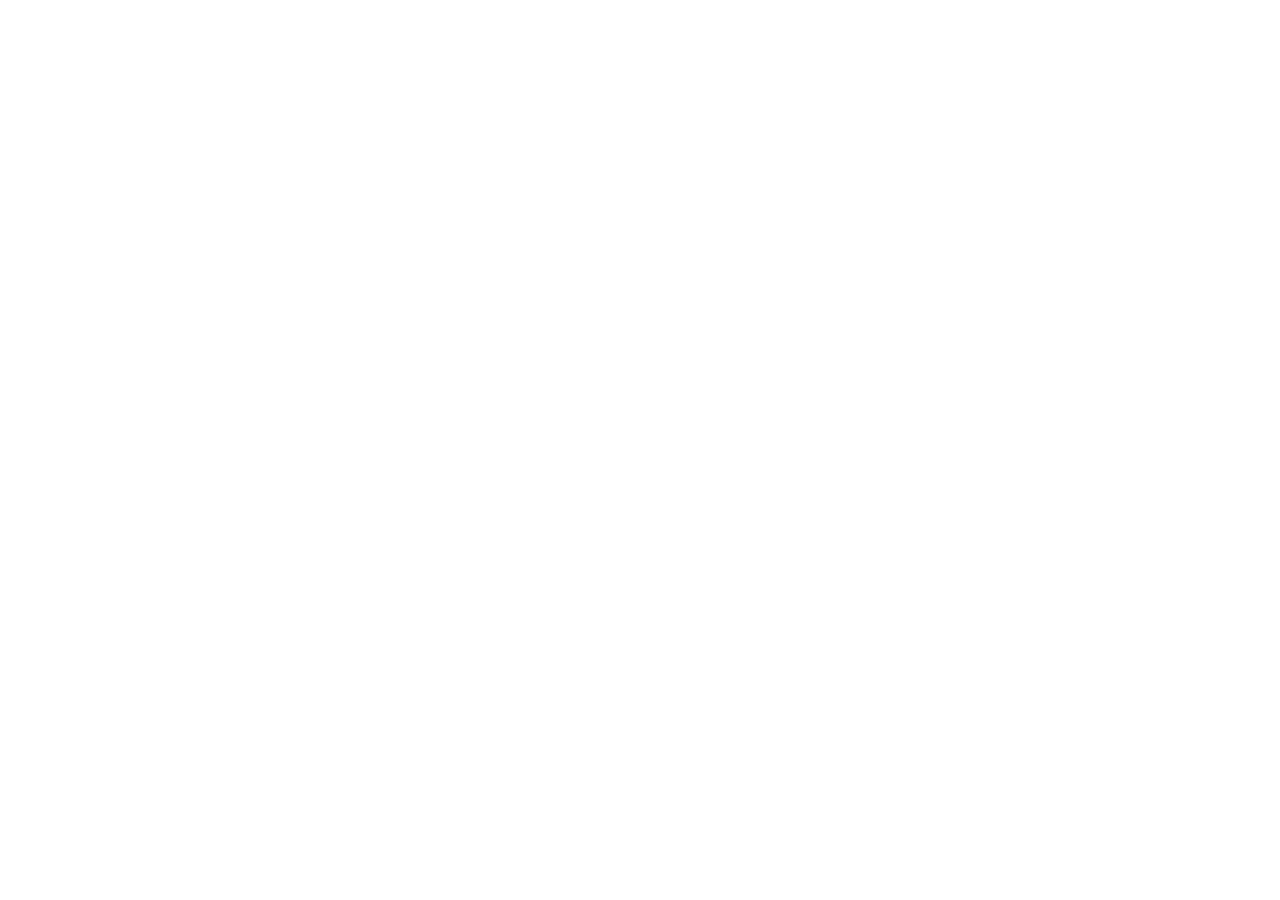
==== index.html @ 0e36cd06 "Site raiz com app-ads.txt e redirecionamento para www Co-Authored-By: Claude Opus 5.5 <noreply@anthr" ====
<!doctype html>
<html lang="pt-BR">
<head>
<meta charset="utf-8">
<title>VGL Tecnologia</title>
<meta http-equiv="refresh" content="0; url=https://www.vgltec.com.br/">
<link rel="canonical" href="https://www.vgltec.com.br/">
</head>
<body><p><a href="https://www.vgltec.com.br/">VGL Tecnologia</a></p>
<script>location.replace("https://www.vgltec.com.br/" + location.search + location.hash);</script>
</body>
</html>
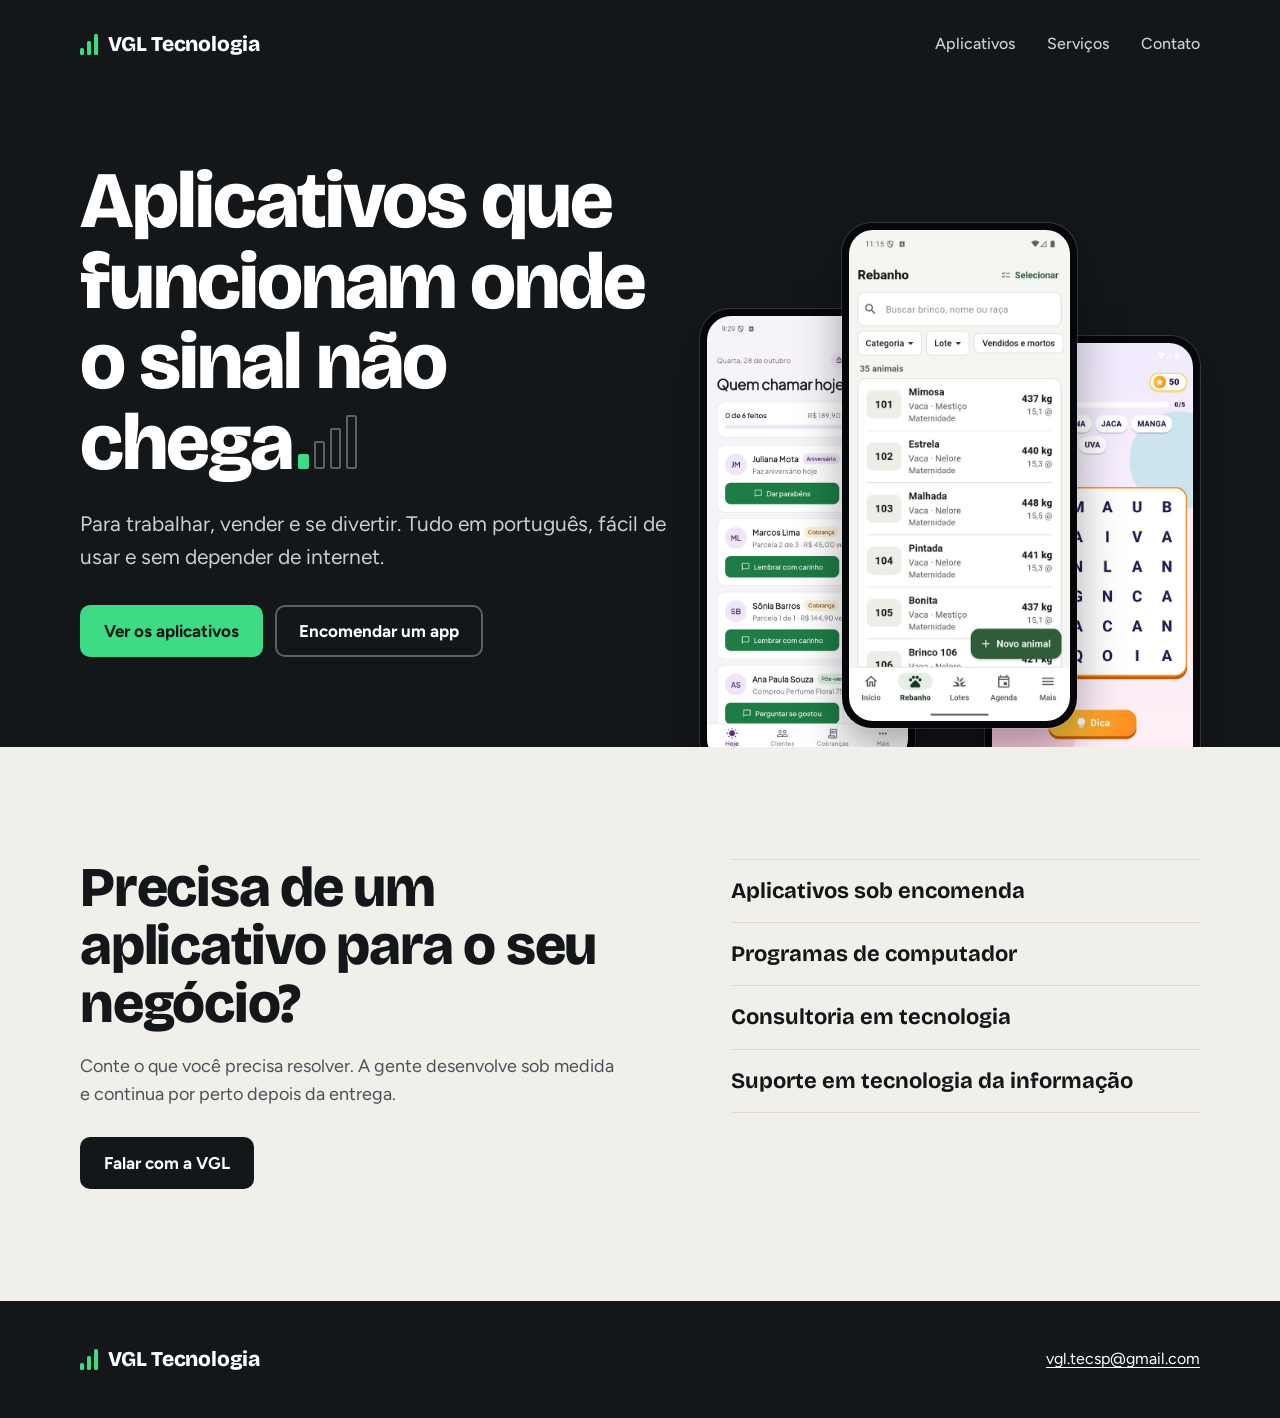
==== commit 609458cf: "Novo site da VGL Tecnologia Página inicial, página de aplicativos e página de erro próprias, no luga" ====
--- a/index.html
+++ b/index.html
@@ -2,11 +2,79 @@
 <html lang="pt-BR">
 <head>
 <meta charset="utf-8">
-<title>VGL Tecnologia</title>
-<meta http-equiv="refresh" content="0; url=https://www.vgltec.com.br/">
+<meta name="viewport" content="width=device-width, initial-scale=1">
+<title>VGL Tecnologia | Aplicativos que funcionam sem internet</title>
+<meta name="description" content="A VGL Tecnologia cria aplicativos Android em português, fáceis de usar e que funcionam sem internet, e desenvolve apps sob encomenda.">
 <link rel="canonical" href="https://www.vgltec.com.br/">
+<link rel="icon" href="data:image/svg+xml,%3Csvg xmlns='http://www.w3.org/2000/svg' viewBox='0 0 32 32'%3E%3Crect width='32' height='32' rx='7' fill='%2314171A'/%3E%3Crect x='7' y='19' width='4' height='6' rx='1' fill='%233DDC84'/%3E%3Crect x='14' y='13' width='4' height='12' rx='1' fill='%233DDC84'/%3E%3Crect x='21' y='7' width='4' height='18' rx='1' fill='%233DDC84'/%3E%3C/svg%3E">
+<link rel="preconnect" href="https://fonts.googleapis.com">
+<link rel="preconnect" href="https://fonts.gstatic.com" crossorigin>
+<link href="https://fonts.googleapis.com/css2?family=Bricolage+Grotesque:opsz,wght@12..96,500;12..96,700;12..96,800&family=Figtree:wght@400;500;600;700&display=swap" rel="stylesheet">
+<link rel="stylesheet" href="estilo.css">
 </head>
-<body><p><a href="https://www.vgltec.com.br/">VGL Tecnologia</a></p>
-<script>location.replace("https://www.vgltec.com.br/" + location.search + location.hash);</script>
+<body>
+
+<header class="topo">
+  <div class="miolo">
+    <a class="marca" href="#inicio" aria-label="VGL Tecnologia, início">
+      <span class="barras" aria-hidden="true"><i></i><i></i><i></i></span>
+      VGL Tecnologia
+    </a>
+    <nav aria-label="Principal">
+      <a href="aplicativos.html">Aplicativos</a>
+      <a href="#servicos">Serviços</a>
+      <a href="mailto:vgl.tecsp@gmail.com">Contato</a>
+    </nav>
+  </div>
+</header>
+
+<main id="inicio">
+
+  <section class="abertura">
+    <div class="miolo">
+      <div class="abertura-texto">
+        <h1>Aplicativos que funcionam onde o sinal não chega<span class="sem-sinal" aria-hidden="true"><i></i><i></i><i></i><i></i></span></h1>
+        <p>Para trabalhar, vender e se divertir. Tudo em português, fácil de usar e sem depender de internet.</p>
+        <div class="acoes">
+          <a class="botao botao-sinal" href="aplicativos.html">Ver os aplicativos</a>
+          <a class="botao botao-linha" href="#servicos">Encomendar um app</a>
+        </div>
+      </div>
+      <div class="aparelhos" aria-hidden="true">
+        <div class="celular"><img src="assets/vendeu-hoje.jpg" alt="" width="540" height="1200"></div>
+        <div class="celular"><img src="assets/rebanho-lista.jpg" alt="" width="540" height="1200"></div>
+        <div class="celular"><img src="assets/caca-jogo.jpg" alt="" width="540" height="1200"></div>
+      </div>
+    </div>
+  </section>
+
+  <section class="servicos" id="servicos">
+    <div class="miolo">
+      <div>
+        <h2>Precisa de um aplicativo para o seu negócio?</h2>
+        <p>Conte o que você precisa resolver. A gente desenvolve sob medida e continua por perto depois da entrega.</p>
+        <a class="botao" href="mailto:vgl.tecsp@gmail.com?subject=Quero%20um%20aplicativo">Falar com a VGL</a>
+      </div>
+      <ul class="lista-servicos">
+        <li>Aplicativos sob encomenda</li>
+        <li>Programas de computador</li>
+        <li>Consultoria em tecnologia</li>
+        <li>Suporte em tecnologia da informação</li>
+      </ul>
+    </div>
+  </section>
+
+</main>
+
+<footer class="rodape">
+  <div class="miolo">
+    <a class="marca" href="#inicio">
+      <span class="barras" aria-hidden="true"><i></i><i></i><i></i></span>
+      VGL Tecnologia
+    </a>
+    <a href="mailto:vgl.tecsp@gmail.com">vgl.tecsp@gmail.com</a>
+  </div>
+</footer>
+
 </body>
 </html>
--- a/estilo.css
+++ b/estilo.css
@@ -0,0 +1,154 @@
+:root {
+  --tinta: #14171A;
+  --tinta-2: #4A5159;
+  --papel: #FFFFFF;
+  --areia: #F1EFE9;
+  --linha: #DEDAD0;
+  --sinal: #3DDC84;
+  --titulo: "Bricolage Grotesque", "Trebuchet MS", system-ui, sans-serif;
+  --texto: "Figtree", system-ui, -apple-system, "Segoe UI", Roboto, sans-serif;
+  --largura: 1120px;
+  --margem: clamp(16px, 5vw, 48px);
+}
+
+* { box-sizing: border-box; }
+html { scroll-behavior: smooth; -webkit-text-size-adjust: 100%; }
+body { margin: 0; background: var(--papel); color: var(--tinta); font: 400 18px/1.55 var(--texto); }
+img { display: block; max-width: 100%; height: auto; }
+a { color: inherit; }
+h1, h2, h3, p, ul { margin: 0; }
+ul { padding: 0; list-style: none; }
+:focus-visible { outline: 3px solid var(--sinal); outline-offset: 3px; border-radius: 4px; }
+
+.miolo { width: 100%; max-width: calc(var(--largura) + 2 * var(--margem)); margin: 0 auto; padding: 0 var(--margem); }
+
+/* Topo */
+.topo { background: var(--tinta); color: #fff; }
+.topo .miolo { display: flex; align-items: center; justify-content: space-between; gap: 16px; padding-top: 22px; padding-bottom: 22px; }
+.marca { display: inline-flex; align-items: center; gap: 10px; font: 800 21px/1 var(--titulo); text-decoration: none; letter-spacing: -.01em; }
+.barras { display: inline-flex; align-items: flex-end; gap: 3px; height: 1em; }
+.barras i { display: block; width: .19em; background: var(--sinal); border-radius: 1.5px; }
+.barras i:nth-child(1) { height: 35%; }
+.barras i:nth-child(2) { height: 68%; }
+.barras i:nth-child(3) { height: 100%; }
+.topo nav { display: flex; gap: clamp(16px, 3vw, 32px); font-size: 16px; font-weight: 500; }
+.topo nav a { display: inline-block; padding: 10px 0; text-decoration: none; color: #C9CED4; }
+.topo nav a:hover { color: #fff; }
+
+/* Abertura */
+.abertura { background: var(--tinta); color: #fff; overflow: hidden; }
+.abertura .miolo { display: grid; grid-template-columns: minmax(0, 1.08fr) minmax(0, .92fr); gap: 32px; align-items: center; padding-top: clamp(32px, 6vw, 72px); }
+.abertura-texto { padding-bottom: clamp(48px, 7vw, 96px); }
+h1 { font: 800 clamp(44px, 6.6vw, 80px)/1.01 var(--titulo); letter-spacing: -.025em; }
+.sem-sinal { display: inline-flex; align-items: flex-end; gap: .07em; height: .68em; margin-left: .08em; }
+.sem-sinal i { display: block; width: .13em; border-radius: 2px; box-shadow: inset 0 0 0 2px #59616B; }
+.sem-sinal i:nth-child(1) { height: 28%; background: var(--sinal); box-shadow: none; }
+.sem-sinal i:nth-child(2) { height: 52%; }
+.sem-sinal i:nth-child(3) { height: 76%; }
+.sem-sinal i:nth-child(4) { height: 100%; }
+.abertura-texto > p { margin-top: 24px; max-width: 33em; font-size: clamp(18px, 1.7vw, 21px); color: #C9CED4; }
+.acoes { display: flex; flex-wrap: wrap; gap: 12px; margin-top: 32px; }
+.botao { display: inline-flex; align-items: center; justify-content: center; gap: 8px; min-height: 52px; padding: 12px 24px; border-radius: 10px; font-weight: 700; font-size: 17px; text-decoration: none; transition: transform .15s ease; }
+.botao:hover { transform: translateY(-2px); }
+.botao-sinal { background: var(--sinal); color: var(--tinta); }
+.botao-linha { box-shadow: inset 0 0 0 2px #59616B; color: #fff; }
+
+.aparelhos { position: relative; height: clamp(400px, 46vw, 540px); align-self: end; }
+.aparelhos .celular { position: absolute; width: 43%; }
+.aparelhos .celular:nth-child(1) { left: 0; top: 19%; z-index: 1; }
+.aparelhos .celular:nth-child(2) { left: 28.5%; top: 3%; z-index: 3; width: 47%; }
+.aparelhos .celular:nth-child(3) { right: 0; top: 24%; z-index: 2; }
+
+.celular { padding: 2.2%; padding: 7px; background: #05070A; border-radius: 30px; box-shadow: 0 0 0 1px rgba(255,255,255,.14), 0 22px 46px rgba(0,0,0,.34); }
+.celular img { width: 100%; aspect-ratio: 9 / 20; object-fit: cover; border-radius: 24px; background: #fff; }
+
+/* Apps */
+.app { color: #fff; overflow: hidden; }
+.app .miolo { display: grid; grid-template-columns: minmax(0, 1fr) minmax(0, 1fr); gap: clamp(32px, 6vw, 88px); align-items: center; padding-top: clamp(56px, 8vw, 104px); padding-bottom: clamp(56px, 8vw, 104px); }
+.app:nth-of-type(even) .app-texto { order: 2; }
+.rebanho { background: #2B5A38; --destaque: #E9DDB8; }
+.vendeu { background: #5B2A86; --destaque: #5CEB9F; }
+.caca { background: linear-gradient(115deg, #6F2BBE 0%, #A52F93 100%); --destaque: #FFD15C; }
+
+.app-cabeca { display: flex; align-items: center; gap: 16px; }
+.app-cabeca img { width: 68px; height: 68px; border-radius: 16px; box-shadow: 0 0 0 1px rgba(255,255,255,.22); }
+.app-tipo { font-size: 15px; font-weight: 600; color: var(--destaque); }
+.app-cabeca h2 { font: 800 clamp(30px, 3.4vw, 40px)/1.05 var(--titulo); letter-spacing: -.02em; }
+.app-chamada { margin-top: 24px; font: 700 clamp(25px, 2.9vw, 34px)/1.16 var(--titulo); letter-spacing: -.015em; }
+.recursos { margin-top: 24px; border-top: 1px solid rgba(255,255,255,.24); }
+.recursos li { padding: 13px 0; border-bottom: 1px solid rgba(255,255,255,.24); font-size: 17px; }
+.recursos b { font-weight: 700; }
+.app-rodape { display: flex; flex-wrap: wrap; align-items: center; gap: 12px 24px; margin-top: 28px; }
+.botao-loja { background: #fff; color: var(--tinta); }
+.app-rodape a:not(.botao) { font-size: 16px; color: #fff; text-underline-offset: 3px; padding: 8px 0; }
+.plano { margin-top: 20px; font-size: 16px; color: var(--destaque); font-weight: 600; }
+
+.telas { display: flex; justify-content: center; align-items: flex-start; gap: clamp(12px, 2.4vw, 28px); }
+.telas .celular { width: min(47%, 256px); }
+.telas .celular:last-child { margin-top: 48px; }
+.celular.claro { box-shadow: 0 0 0 1px rgba(255,255,255,.2), 0 20px 40px rgba(0,0,0,.28); }
+
+.letras { display: flex; gap: 7px; margin-top: 24px; }
+.letras span { display: grid; place-items: center; width: 46px; height: 46px; border-radius: 11px; font: 800 24px/1 var(--texto); color: #fff; box-shadow: 0 4px 0 rgba(0,0,0,.2); }
+.letras span:nth-child(1) { background: #E93A7D; transform: rotate(-5deg); }
+.letras span:nth-child(2) { background: #E8760C; transform: rotate(3deg); }
+.letras span:nth-child(3) { background: #0F9E8E; transform: rotate(-2deg); }
+.letras span:nth-child(4) { background: #2F76E8; transform: rotate(5deg); }
+
+/* Apresentação dos apps */
+.secao-titulo { background: var(--areia); }
+.secao-titulo .miolo { padding-top: clamp(48px, 7vw, 80px); padding-bottom: clamp(40px, 6vw, 64px); display: grid; grid-template-columns: minmax(0, 1fr) minmax(0, 1fr); gap: 16px 48px; align-items: end; }
+h2 { font: 800 clamp(34px, 4.6vw, 56px)/1.04 var(--titulo); letter-spacing: -.022em; }
+.secao-titulo p { color: var(--tinta-2); max-width: 30em; }
+
+/* Serviços */
+.servicos { background: var(--areia); }
+.servicos .miolo { display: grid; grid-template-columns: minmax(0, 1.1fr) minmax(0, .9fr); gap: 32px clamp(32px, 6vw, 88px); padding-top: clamp(64px, 9vw, 112px); padding-bottom: clamp(64px, 9vw, 112px); align-items: start; }
+.servicos h2 + p { margin-top: 20px; max-width: 30em; color: var(--tinta-2); }
+.servicos .botao { margin-top: 28px; background: var(--tinta); color: #fff; }
+.lista-servicos li { padding: 18px 0; border-top: 1px solid var(--linha); font: 700 22px/1.2 var(--titulo); }
+.lista-servicos li:last-child { border-bottom: 1px solid var(--linha); }
+
+/* Rodapé */
+.rodape { background: var(--tinta); color: #AEB5BD; font-size: 16px; }
+.rodape .miolo { display: flex; flex-wrap: wrap; align-items: center; justify-content: space-between; gap: 12px 32px; padding-top: 36px; padding-bottom: 36px; }
+.rodape .marca { color: #fff; }
+.rodape a:not(.marca) { display: inline-block; padding: 10px 0; color: #fff; text-underline-offset: 3px; }
+
+@media (max-width: 860px) {
+  body { font-size: 17px; }
+  .abertura .miolo { grid-template-columns: minmax(0, 1fr); gap: 0; }
+  .abertura-texto { padding-bottom: 40px; }
+  .aparelhos { height: 118vw; max-height: 620px; max-width: 520px; width: 100%; margin: 0 auto -8vw; }
+  .app .miolo, .secao-titulo .miolo, .servicos .miolo { grid-template-columns: minmax(0, 1fr); }
+  .app:nth-of-type(even) .app-texto { order: 0; }
+  .telas { margin-top: 8px; }
+}
+
+@media (max-width: 460px) {
+  .marca { font-size: 18px; gap: 7px; }
+  .topo nav { gap: 13px; font-size: 15px; }
+  .acoes .botao, .botao-loja { width: 100%; }
+  .celular { padding: 5px; border-radius: 22px; }
+  .celular img { border-radius: 18px; }
+  .telas .celular:last-child { margin-top: 32px; }
+}
+
+@media (prefers-reduced-motion: reduce) {
+  html { scroll-behavior: auto; }
+  .botao { transition: none; }
+  .botao:hover { transform: none; }
+}
+
+/* Página de aplicativos */
+.topo nav a[aria-current="page"] { color: #fff; box-shadow: 0 2px 0 var(--sinal); }
+.secao-titulo h1 { font-size: clamp(42px, 5.6vw, 68px); }
+.a-caminho { background: var(--areia); }
+.a-caminho .miolo { display: flex; flex-wrap: wrap; align-items: center; justify-content: space-between; gap: 24px 48px; padding-top: clamp(56px, 8vw, 96px); padding-bottom: clamp(56px, 8vw, 96px); }
+.a-caminho p { margin-top: 12px; color: var(--tinta-2); max-width: 32em; }
+.a-caminho .botao { background: var(--tinta); color: #fff; }
+
+
+@media (max-width: 359px) {
+  .topo .miolo { flex-wrap: wrap; gap: 4px 16px; }
+}
